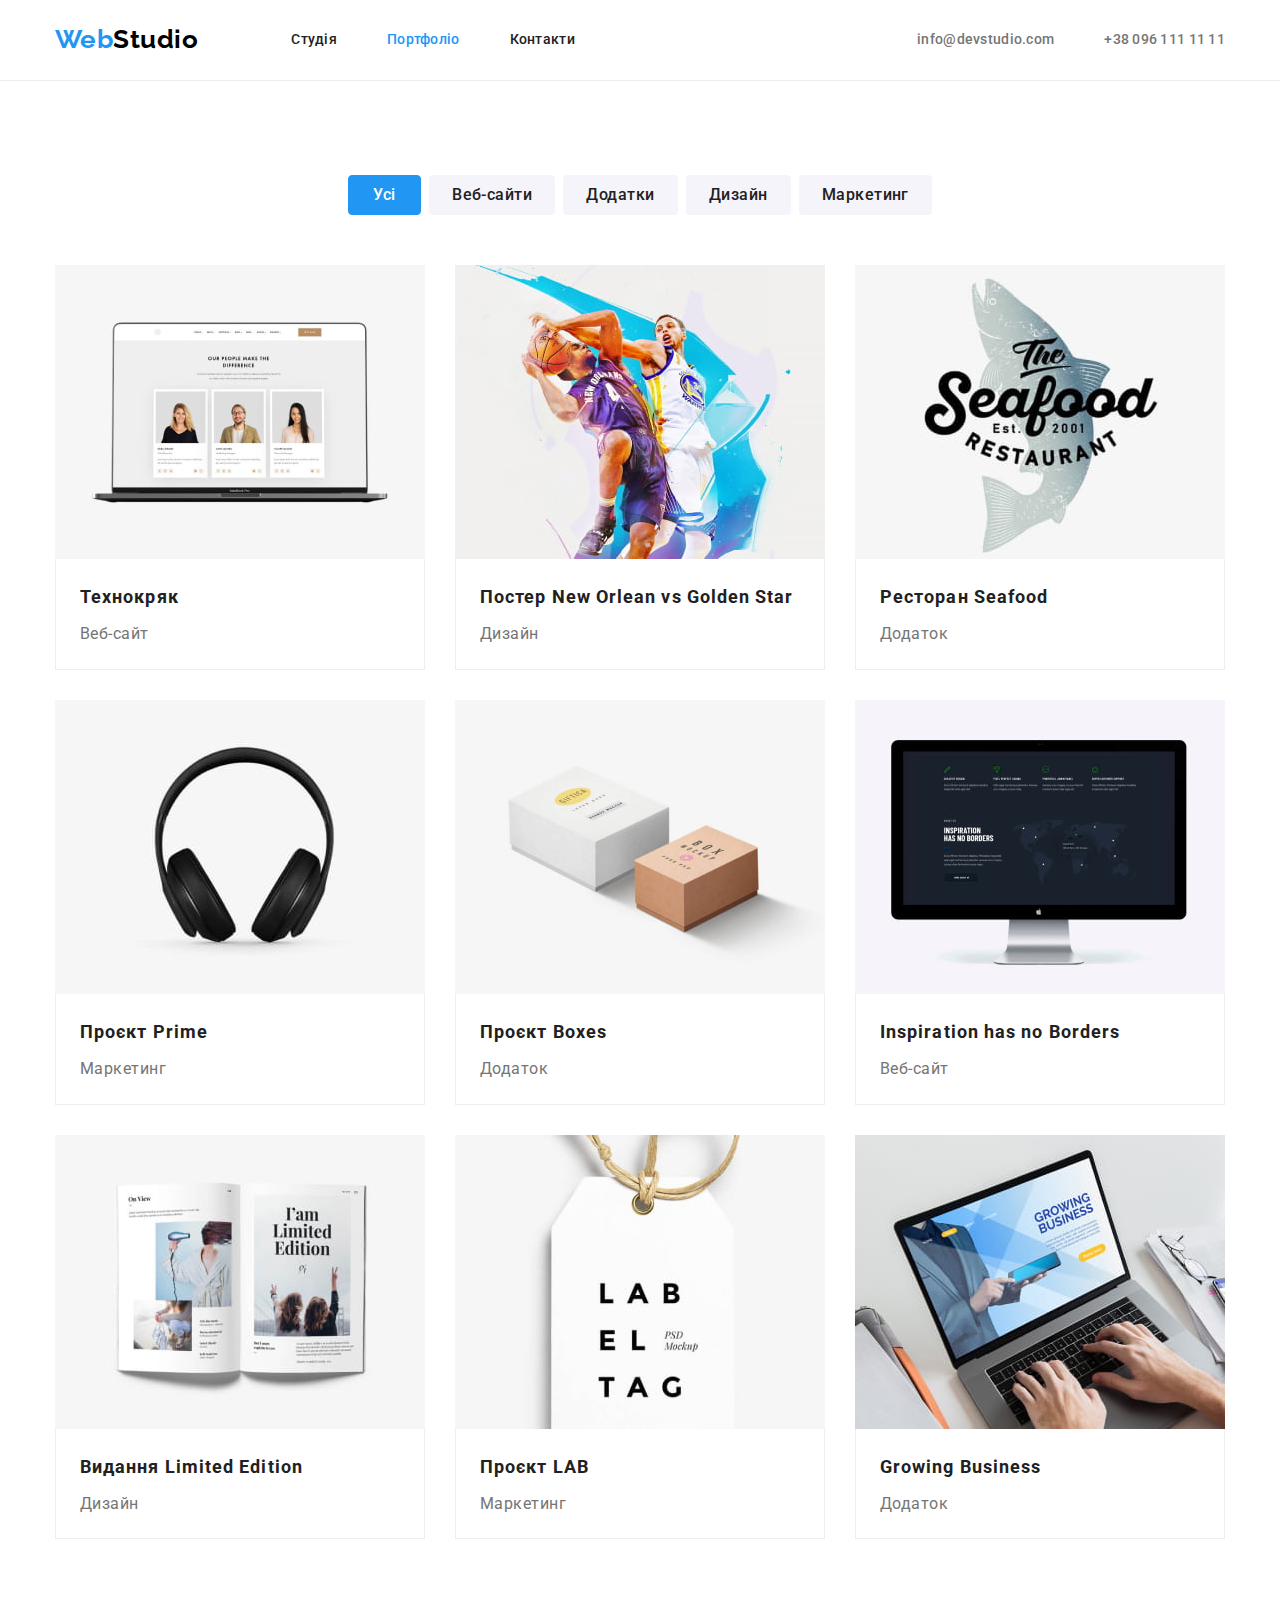
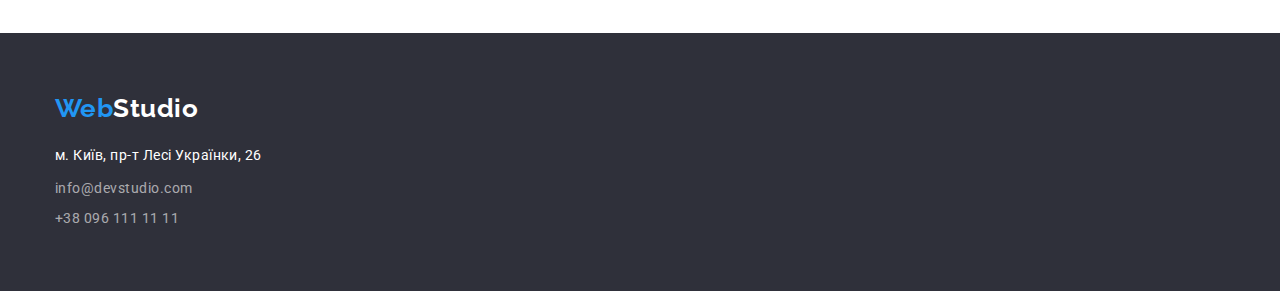
==== portfolio.html @ 04d8bd0a "goit-markup-hw-03" ====
<!DOCTYPE html>
<html lang="uk">
  <head>
    <meta charset="UTF-8" />
    <meta http-equiv="X-UA-Compatible" content="IE=edge" />
    <meta name="viewport" content="width=device-width, initial-scale=1.0" />
    <title>Студія</title>
    <link rel="preconnect" href="https://fonts.googleapis.com" />
    <link rel="preconnect" href="https://fonts.gstatic.com" crossorigin />
    <link
      href="https://fonts.googleapis.com/css2?family=Raleway:wght@700&family=Roboto:wght@400;500;700;900&display=swap"
      rel="stylesheet"
    />
    <link
      rel="stylesheet"
      href="https://cdnjs.cloudflare.com/ajax/libs/modern-normalize/1.1.0/modern-normalize.min.css"
    />
    <link rel="stylesheet" href="./css/styles.css" />
  </head>
  <body>
    <!-- Шапка -->
    <header class="header">
      <div class="container flex-header">
        <a href="./index.html" class="link logo"
          >Web<span class="logo-accent">Studio</span></a
        >
        <nav>
          <ul class="list site-nav">
            <li class="item">
              <a href="./index.html" class="link">Студія</a>
            </li>
            <li class="item">
              <a href="#" class="link current">Портфоліо</a>
            </li>
            <li class="item"><a href="#" class="link">Контакти</a></li>
          </ul>
        </nav>
        <ul class="list contacts">
          <li class="item">
            <a href="mailto:info@devstudio.com" class="link"
              >info@devstudio.com</a
            >
          </li>
          <li class="item">
            <a href="tel:+380961111111" class="link">+38 096 111 11 11</a>
          </li>
        </ul>
      </div>
    </header>

    <!-- Основна частина -->
    <main>
      <!-- Портфоліо -->
      <section class="portfolio section">
        <div class="container">
          <h1 class="visually-hidden">Портфоліо</h1>
          <ul class="list button-list">
            <li class="item">
              <button type="button" class="button portfolio-button current">
                Усі
              </button>
            </li>

            <li class="item">
              <button type="button" class="button portfolio-button">
                Веб-сайти
              </button>
            </li>

            <li class="item">
              <button type="button" class="button portfolio-button">
                Додатки
              </button>
            </li>

            <li class="item">
              <button type="button" class="button portfolio-button">
                Дизайн
              </button>
            </li>

            <li class="item">
              <button type="button" class="button portfolio-button">
                Маркетинг
              </button>
            </li>
          </ul>
          <ul class="list portfolio-list">
            <li class="item">
              <a href="#" class="link"
                ><img
                  src="./images/technocrack.jpg"
                  alt="Сторінка працівників компанії на екрані ноутбуку"
                  width="370"
                />
                <div class="card-content">
                  <h2 class="subtitle">Технокряк</h2>
                  <p class="text">Веб-сайт</p>
                </div>
              </a>
            </li>

            <li class="item">
              <a href="#" class="link"
                ><img
                  src="./images/new-orlean-vs-golden-star-poster.jpg"
                  alt="Два баскетболісти у дії"
                  width="370"
                />
                <div class="card-content">
                  <h2 class="subtitle">Постер New Orlean vs Golden Star</h2>
                  <p class="text">Дизайн</p>
                </div>
              </a>
            </li>

            <li class="item">
              <a href="#" class="link"
                ><img
                  src="./images/seafood-restaurant.jpg"
                  alt="Логотип реторану Seafood"
                  width="370"
                />
                <div class="card-content">
                  <h2 class="subtitle">Ресторан Seafood</h2>
                  <p class="text">Додаток</p>
                </div>
              </a>
            </li>

            <li class="item">
              <a href="#" class="link"
                ><img
                  src="./images/project-prime.jpg"
                  alt="Накладні навушники"
                  width="370"
                />
                <div class="card-content">
                  <h2 class="subtitle">Проєкт Prime</h2>
                  <p class="text">Маркетинг</p>
                </div>
              </a>
            </li>

            <li class="item">
              <a href="#" class="link"
                ><img
                  src="./images/project-boxes.jpg"
                  alt="Дві коробки. Одна біла і одна коричнева."
                  width="370"
                />
                <div class="card-content">
                  <h2 class="subtitle">Проєкт Boxes</h2>
                  <p class="text">Додаток</p>
                </div>
              </a>
            </li>

            <li class="item">
              <a href="#" class="link"
                ><img
                  src="./images/inspiration-has-no-borders.jpg"
                  alt="Сторінка сайту на моніторі комп'ютера"
                  width="370"
                />
                <div class="card-content">
                  <h2 class="subtitle">Inspiration has no Borders</h2>
                  <p class="text">Веб-сайт</p>
                </div>
              </a>
            </li>

            <li class="item">
              <a href="#" class="link"
                ><img
                  src="./images/limited-edition.jpg"
                  alt="Відкрита книга"
                  width="370"
                />
                <div class="card-content">
                  <h2 class="subtitle">Видання Limited Edition</h2>
                  <p class="text">Дизайн</p>
                </div>
              </a>
            </li>

            <li class="item">
              <a href="#" class="link"
                ><img src="./images/project-lab.jpg" alt="Бірка" width="370" />
                <div class="card-content">
                  <h2 class="subtitle">Проєкт LAB</h2>
                  <p class="text">Маркетинг</p>
                </div>
              </a>
            </li>

            <li class="item">
              <a href="#" class="link"
                ><img
                  src="./images/growing-business.jpg"
                  alt="Головна сторінка сайту на екрані ноутбуку"
                  width="370"
                />
                <div class="card-content">
                  <h2 class="subtitle">Growing Business</h2>
                  <p class="text">Додаток</p>
                </div>
              </a>
            </li>
          </ul>
        </div>
      </section>
    </main>

    <!-- Підвал -->
    <footer class="footer">
      <div class="container">
        <a href="./index.html" class="link logo"
          >Web<span class="logo-accent">Studio</span></a
        >
        <address>
          <ul class="list address">
            <li class="item">
              <a
                href="https://goo.gl/maps/h3TF1u6DC4w7aENq9"
                target="_blank"
                rel="noopener nofollow noreferrer"
                class="link map"
                >м. Київ, пр-т Лесі Українки, 26</a
              >
            </li>

            <li class="item">
              <a href="mailto:info@devstudio.com" class="link"
                >info@devstudio.com</a
              >
            </li>

            <li class="item">
              <a href="tel:+380961111111" class="link">+38 096 111 11 11</a>
            </li>
          </ul>
        </address>
      </div>
    </footer>
  </body>
</html>
---- css/styles.css ----
:root {
  --secondary-background-color: #f5f4fa;
  --extra-background-color: #2f303a;

  --primary-title-color: #212121;
  --primary-text-color: #757575;
  --secondary-text-color: rgba(255, 255, 255, 0.6);
  --accent-color: #2196f3;

  --primary-white-color: #ffffff;
  --primary-black-color: #000000;

  --header-border: #ececec;
  --card-border: #eeeeee;
  --card-shadow: 0px 1px 3px rgba(0, 0, 0, 0.12),
    0px 1px 1px rgba(0, 0, 0, 0.14), 0px 2px 1px rgba(0, 0, 0, 0.2);
}

/* Загальні стилі */
body {
  font-family: "Roboto", "Helvetica", "Arial", "Segoe UI", sans-serif;
  letter-spacing: 0.03em;

  color: var(--primary-text-color);
  background-color: var(--primary-white-color);
}

h1,
h2,
h3,
p {
  margin-top: 0;
  margin-bottom: 0;
}

.list {
  list-style: none;
  padding: 0;
  margin: 0;
}

.link {
  text-decoration: none;
}

img {
  display: block;
  max-width: 100%;
  height: auto;
}

.visually-hidden {
  position: absolute;
  white-space: nowrap;
  width: 1px;
  height: 1px;
  overflow: hidden;
  border: 0;
  padding: 0;
  clip: rect(0 0 0 0);
  clip-path: inset(50%);
  margin: -1px;
}

.container {
  margin-left: auto;
  margin-right: auto;
  width: 1200px;
  padding-left: 15px;
  padding-right: 15px;
}

.section {
  padding-top: 94px;
  padding-bottom: 94px;
}

.section.no-padding-top {
  padding-top: 0;
  padding-bottom: 94px;
}

.button {
  font-family: inherit;
  font-size: 16px;
  letter-spacing: inherit;
  text-align: center;

  color: var(--primary-title-color);
  background-color: var(--secondary-background-color);
  border: 1px solid transparent;
  border-radius: 4px;

  cursor: pointer;
}

/* Логотип */
.logo {
  font-family: "Raleway", "Helvetica", "Arial", "Segoe UI", sans-serif;
  font-weight: 700;
  font-size: 26px;
  line-height: 1.19;

  color: var(--accent-color);
}

.header .logo-accent {
  color: var(--primary-black-color);
}

.footer .logo-accent {
  color: var(--primary-white-color);
}

/* Шапка */
.header {
  border-bottom: 1px solid var(--header-border);
}

.flex-header {
  display: flex;
  align-items: center;
}

.header .logo,
.header .logo-accent {
  padding-top: 24px;
  padding-bottom: 25px;
}

.site-nav {
  display: flex;
  margin-left: 93px;
}

.site-nav .item + .item {
  margin-left: 50px;
}

.contacts {
  display: flex;
  margin-left: auto;
}

.contacts .item + .item {
  margin-left: 50px;
}

.site-nav .link,
.contacts .link {
  display: block;
  padding-top: 32px;
  padding-bottom: 32px;

  font-weight: 500;
  font-size: 14px;
  line-height: 1.14;
  letter-spacing: 0.02em;
}

.site-nav .link {
  color: var(--primary-title-color);
}

.contacts .link {
  color: inherit;
}

.site-nav .link:hover,
.site-nav .link:focus,
.contacts .link:hover,
.contacts .link:focus {
  color: var(--accent-color);
}

.link.current {
  color: var(--accent-color);
}

/* Унікальний контент головної сторінки */
/* Герой */
.hero {
  padding-top: 200px;
  padding-bottom: 200px;

  text-align: center;
  background-color: var(--extra-background-color);
}

.hero-title {
  display: block;
  max-width: 696px;
  margin-left: auto;
  margin-right: auto;
  margin-bottom: 30px;

  font-weight: 900;
  font-size: 44px;
  line-height: 1.36;
  letter-spacing: 0.06em;

  color: var(--primary-white-color);
}

.hero-button {
  min-width: 216px;
  padding-top: 10px;
  padding-bottom: 10px;
  padding-left: 32px;
  padding-right: 32px;

  font-weight: 700;
  line-height: 1.88;
  letter-spacing: 0.06em;

  color: var(--primary-white-color);
  background-color: var(--accent-color);
}

/* Особливості */
.flex-features {
  display: flex;
  margin-left: -30px;
}

.flex-features > .item {
  width: calc((100% - 3 * 30px) / 4);
  margin-left: 30px;
}

.features .subtitle {
  margin-bottom: 10px;

  font-size: 14px;
  line-height: 1.14;

  color: var(--primary-title-color);
}

.features .text {
  font-size: 14px;
  line-height: 1.71;
}

/* Чим ми займаємося */
.activities .title,
.team .title {
  margin-bottom: 50px;

  font-size: 36px;
  line-height: 1.17;
  text-align: center;

  color: var(--primary-title-color);
}

.flex-activities {
  display: flex;
  margin-left: -30px;
}

.flex-activities > .item {
  width: calc((100% - 2 * 30px) / 3);
  margin-left: 30px;
}

/* Наша команда */
.team {
  background-color: var(--secondary-background-color);
}

.flex-team {
  display: flex;
  margin-left: -30px;
}

.flex-team > .item {
  width: calc((100% - 3 * 30px) / 4);
  margin-left: 30px;

  background-color: var(--primary-white-color);
  box-shadow: var(--card-shadow);
  border-radius: 0px 0px 4px 4px;
}

.worker-description {
  padding-top: 30px;
  padding-bottom: 30px;

  text-align: center;
}
.team .subtitle,
.team .text {
  font-size: 16px;
  line-height: 1.19;
}

.team .subtitle {
  margin-bottom: 10px;

  font-weight: 500;
  color: var(--primary-title-color);
}

/* Футер */
.footer {
  padding-top: 60px;
  padding-bottom: 60px;

  background-color: var(--extra-background-color);
}

.footer .logo {
  display: inline-block;
  margin-bottom: 20px;
}

.address .item {
  max-width: 231px;
}

.address .item:first-child {
  margin-bottom: 9px;
}

.address .item:nth-child(2) {
  margin-bottom: 6px;
}

.address .link {
  display: block;

  font-style: normal;
  font-size: 14px;
  line-height: 1.71;

  color: var(--secondary-text-color);
}

.link.map {
  color: var(--primary-white-color);
}

.address .link:hover,
.address .link:focus {
  color: var(--accent-color);
}

/* Унікальний контент сторінки портфоліо */
.button-list {
  display: flex;
  justify-content: center;
  margin-bottom: 50px;
}

.portfolio-button {
  min-width: 73px;
  padding-top: 6px;
  padding-bottom: 6px;
  padding-left: 22px;
  padding-right: 22px;

  font-weight: 500;
  line-height: 1.63;
}

.button-list .item + .item {
  margin-left: 8px;
}

.portfolio-button:hover,
.portfolio-button:focus {
  color: var(--primary-white-color);
  background-color: var(--accent-color);
  border-color: var(--accent-color);
}

.portfolio-button.current {
  color: var(--primary-white-color);
  background-color: var(--accent-color);
  border-color: var(--accent-color);
}

/* Картки */

.portfolio-list {
  display: flex;
  flex-wrap: wrap;
  margin-left: -30px;
  margin-top: -30px;
}

.portfolio-list > .item {
  width: calc((1170px - 2 * 30px) / 3);
  margin-left: 30px;
  margin-top: 30px;
}

.card-content {
  padding-top: 20px;
  padding-bottom: 20px;
  padding-left: 24px;
  padding-right: 24px;

  background-color: var(--primary-white-color);

  border-bottom: 1px solid var(--card-border);
  border-left: 1px solid var(--card-border);
  border-right: 1px solid var(--card-border);
}

.portfolio .subtitle {
  margin-bottom: 4px;

  font-size: 18px;
  line-height: 2;
  letter-spacing: 0.06em;
  color: var(--primary-title-color);
}

.portfolio .text {
  font-size: 16px;
  line-height: 1.86;
  color: var(--primary-text-color);
}
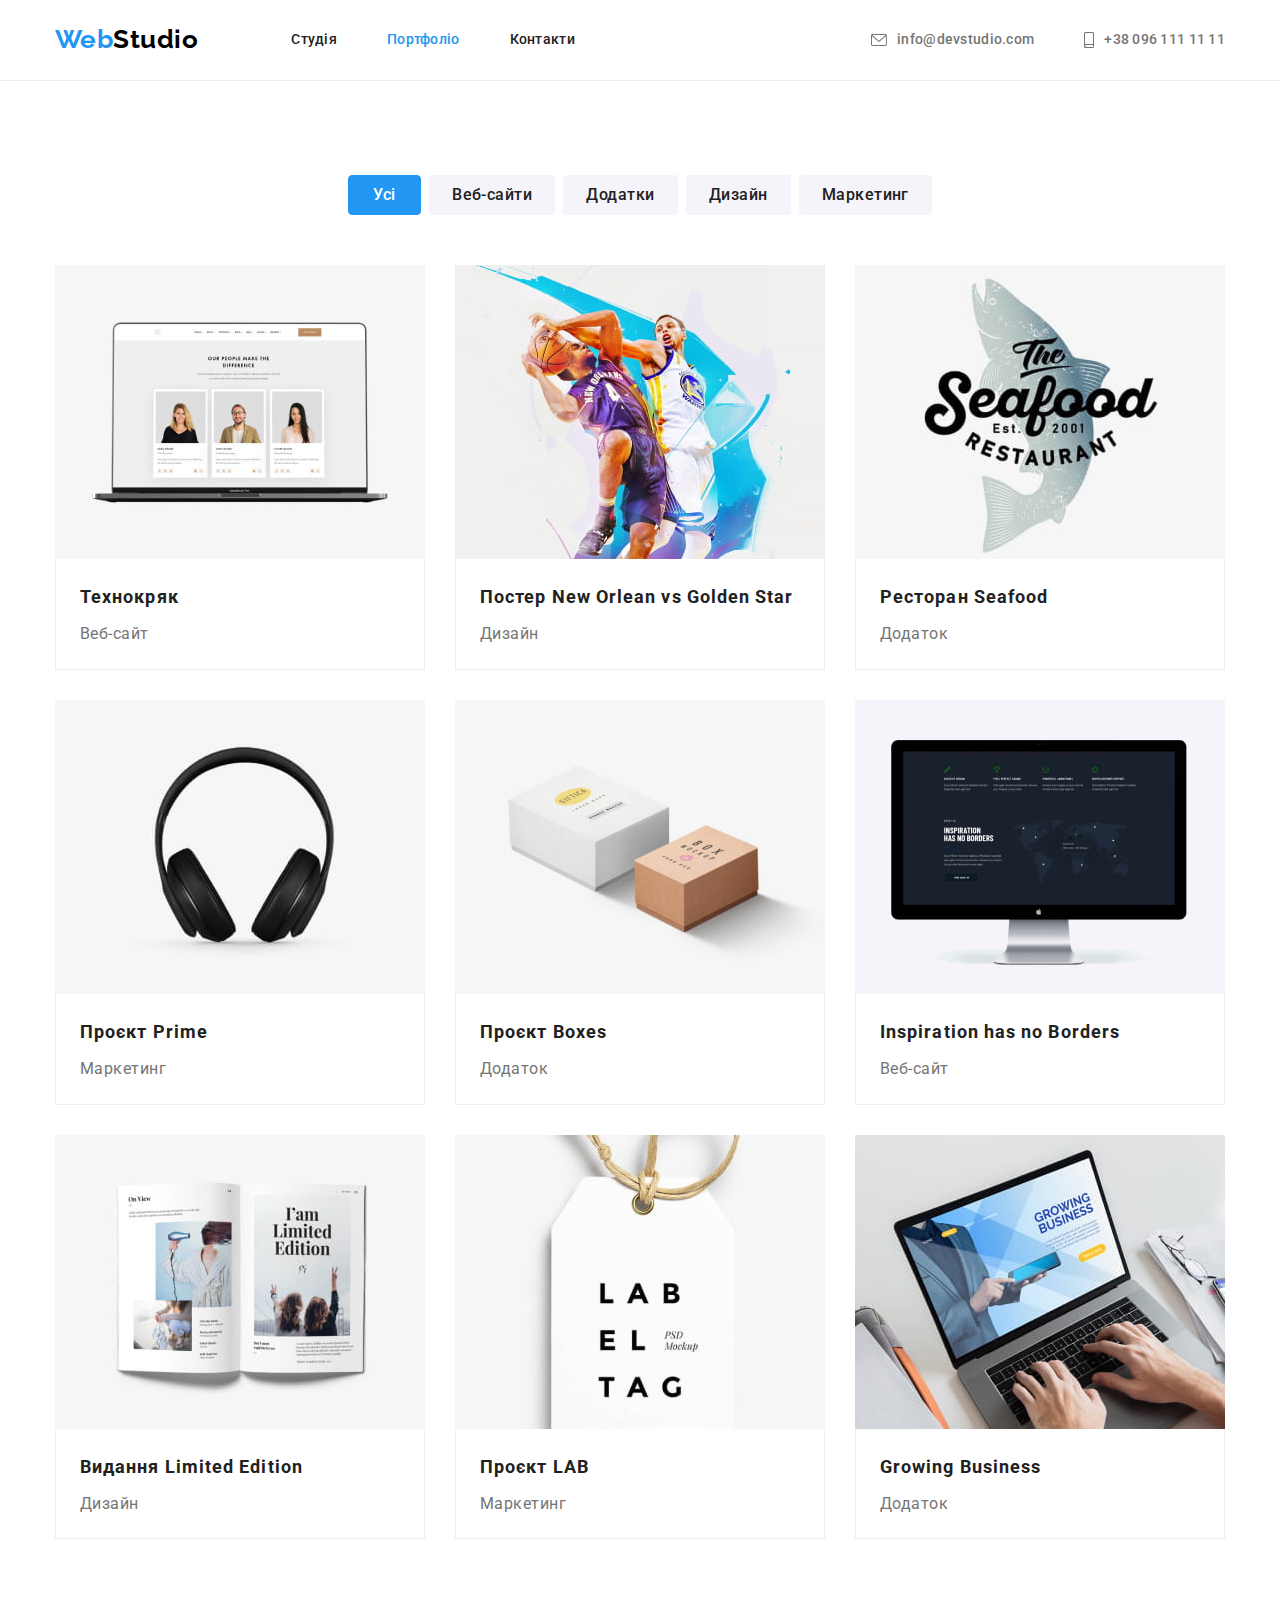
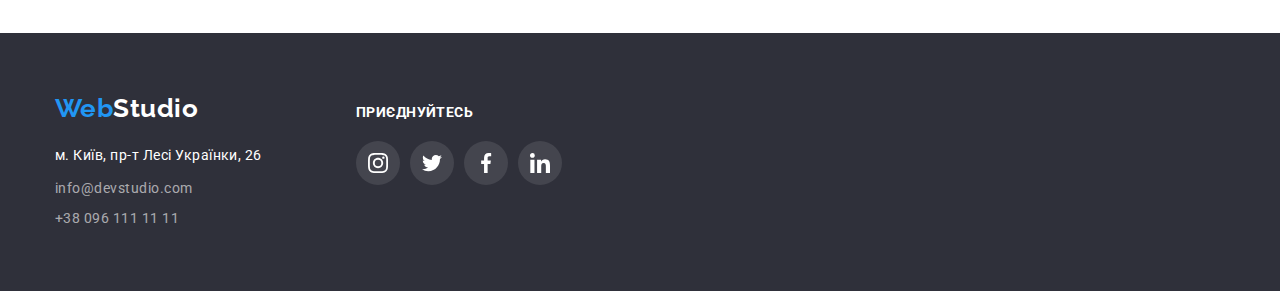
==== commit 52ca3ad9: "Додає оформлення сторінки Портфоліо" ====
--- a/portfolio.html
+++ b/portfolio.html
@@ -35,14 +35,23 @@
             <li class="item"><a href="#" class="link">Контакти</a></li>
           </ul>
         </nav>
+
         <ul class="list contacts">
           <li class="item">
-            <a href="mailto:info@devstudio.com" class="link"
-              >info@devstudio.com</a
+            <a href="mailto:info@devstudio.com" class="link">
+              <svg class="email-icon" width="16" height="12">
+                <use href="./images/icons.svg#email"></use>
+              </svg>
+              info@devstudio.com</a
             >
           </li>
           <li class="item">
-            <a href="tel:+380961111111" class="link">+38 096 111 11 11</a>
+            <a href="tel:+380961111111" class="link">
+              <svg class="phone-icon" width="10" height="16">
+                <use href="./images/icons.svg#phone"></use>
+              </svg>
+              +38 096 111 11 11</a
+            >
           </li>
         </ul>
       </div>
@@ -214,33 +223,76 @@
 
     <!-- Підвал -->
     <footer class="footer">
-      <div class="container">
-        <a href="./index.html" class="link logo"
-          >Web<span class="logo-accent">Studio</span></a
-        >
-        <address>
-          <ul class="list address">
-            <li class="item">
-              <a
-                href="https://goo.gl/maps/h3TF1u6DC4w7aENq9"
-                target="_blank"
-                rel="noopener nofollow noreferrer"
-                class="link map"
-                >м. Київ, пр-т Лесі Українки, 26</a
-              >
-            </li>
-
-            <li class="item">
-              <a href="mailto:info@devstudio.com" class="link"
-                >info@devstudio.com</a
-              >
-            </li>
-
-            <li class="item">
-              <a href="tel:+380961111111" class="link">+38 096 111 11 11</a>
-            </li>
-          </ul>
-        </address>
+      <div class="container flex-footer">
+        <div>
+          <a href="./index.html" class="link logo"
+            >Web<span class="logo-accent">Studio</span></a
+          >
+          <address>
+            <ul class="list address">
+              <li class="item">
+                <a
+                  href="https://goo.gl/maps/h3TF1u6DC4w7aENq9"
+                  target="_blank"
+                  rel="noopener nofollow noreferrer"
+                  class="link map"
+                  >м. Київ, пр-т Лесі Українки, 26</a
+                >
+              </li>
+
+              <li class="item">
+                <a href="mailto:info@devstudio.com" class="link"
+                  >info@devstudio.com</a
+                >
+              </li>
+
+              <li class="item">
+                <a href="tel:+380961111111" class="link">+38 096 111 11 11</a>
+              </li>
+            </ul>
+          </address>
+        </div>
+
+        <div class="join-in">
+          <p class="text">приєднуйтесь</p>
+          <ul class="list socials">
+            <li class="item">
+              <a href="#" class="link" aria-label="Інстаграм">
+                <svg class="socials-icon" width="20" height="20">
+                  <use href="./images/icons.svg#instagram"></use>
+                </svg>
+                <span class="visually-hidden">Інстаграм</span>
+              </a>
+            </li>
+
+            <li class="item">
+              <a href="#" class="link" aria-label="Твіттер">
+                <svg class="socials-icon" width="20" height="20">
+                  <use href="./images/icons.svg#twitter"></use>
+                </svg>
+                <span class="visually-hidden">Твіттер</span>
+              </a>
+            </li>
+
+            <li class="item">
+              <a href="#" class="link" aria-label="Фейсбук">
+                <svg class="socials-icon" width="20" height="20">
+                  <use href="./images/icons.svg#facebook"></use>
+                </svg>
+                <span class="visually-hidden">Фейсбук</span>
+              </a>
+            </li>
+
+            <li class="item">
+              <a href="#" class="link" aria-label="Лінкедін">
+                <svg class="socials-icon" width="20" height="20">
+                  <use href="./images/icons.svg#linkedin"></use>
+                </svg>
+                <span class="visually-hidden">Лінкедін</span>
+              </a>
+            </li>
+          </ul>
+        </div>
       </div>
     </footer>
   </body>
--- a/css/styles.css
+++ b/css/styles.css
@@ -12,8 +12,14 @@
 
   --header-border: #ececec;
   --card-border: #eeeeee;
-  --card-shadow: 0px 1px 3px rgba(0, 0, 0, 0.12),
+  --team-card-shadow: 0px 1px 3px rgba(0, 0, 0, 0.12),
     0px 1px 1px rgba(0, 0, 0, 0.14), 0px 2px 1px rgba(0, 0, 0, 0.2);
+  --portfolio-card-shadow: 0px 1px 1px rgba(0, 0, 0, 0.12),
+    0px 4px 4px rgba(0, 0, 0, 0.06), 1px 4px 6px rgba(0, 0, 0, 0.16);
+    --portfolio-button-shadow: 0px 3px 1px rgba(0, 0, 0, 0.1), 0px 1px 2px rgba(0, 0, 0, 0.08), 0px 2px 2px rgba(0, 0, 0, 0.12);
+
+  --icon-color: #afb1b8;
+  --icon-background-color: rgba(255, 255, 255, 0.1);
 }
 
 /* Загальні стилі */
@@ -148,7 +154,9 @@
 
 .site-nav .link,
 .contacts .link {
-  display: block;
+  display: inline-flex;
+  align-items: center;
+
   padding-top: 32px;
   padding-bottom: 32px;
 
@@ -177,14 +185,35 @@
   color: var(--accent-color);
 }
 
+.email-icon,
+.phone-icon {
+  margin-right: 10px;
+  fill: currentColor;
+}
+
 /* Унікальний контент головної сторінки */
 /* Герой */
 .hero {
   padding-top: 200px;
   padding-bottom: 200px;
 
+  max-width: 1600px;
+  height: 600px;
+  margin-left: auto;
+  margin-right: auto;
+
+  background-image: linear-gradient(
+      to right,
+      rgba(47, 48, 58, 0.4),
+      rgba(47, 48, 58, 0.4)
+    ),
+    url("../images/hero-background.jpg");
+  background-color: #c4c4c4;
+  background-repeat: no-repeat;
+  background-size: cover;
+  background-position: center;
+
   text-align: center;
-  background-color: var(--extra-background-color);
 }
 
 .hero-title {
@@ -224,8 +253,21 @@
 }
 
 .flex-features > .item {
-  width: calc((100% - 3 * 30px) / 4);
+  width: calc((100% - 4 * 30px) / 4);
   margin-left: 30px;
+}
+
+.features .icon-container {
+  max-width: 270px;
+  height: 120px;
+
+  padding-top: 25px;
+  padding-bottom: 25px;
+  padding-left: 100px;
+  padding-right: 100px;
+  margin-bottom: 30px;
+
+  background-color: var(--secondary-background-color);
 }
 
 .features .subtitle {
@@ -244,7 +286,8 @@
 
 /* Чим ми займаємося */
 .activities .title,
-.team .title {
+.team .title,
+.clients .title {
   margin-bottom: 50px;
 
   font-size: 36px;
@@ -260,7 +303,7 @@
 }
 
 .flex-activities > .item {
-  width: calc((100% - 2 * 30px) / 3);
+  width: calc((100% - 3 * 30px) / 3);
   margin-left: 30px;
 }
 
@@ -275,11 +318,11 @@
 }
 
 .flex-team > .item {
-  width: calc((100% - 3 * 30px) / 4);
+  width: calc((100% - 4 * 30px) / 4);
   margin-left: 30px;
 
   background-color: var(--primary-white-color);
-  box-shadow: var(--card-shadow);
+  box-shadow: var(--team-card-shadow);
   border-radius: 0px 0px 4px 4px;
 }
 
@@ -302,6 +345,77 @@
   color: var(--primary-title-color);
 }
 
+.team .text {
+  margin-bottom: 16px;
+}
+
+.worker-description .socials {
+  display: flex;
+  justify-content: center;
+}
+
+.worker-description .item + .item {
+  margin-left: 10px;
+}
+
+.worker-description .link {
+  display: inline-block;
+  width: 44px;
+  height: 44px;
+  border-radius: 50%;
+  padding: 12px;
+
+  color: var(--icon-color);
+  background-color: var(--primary-white-color);
+}
+
+.worker-description .link:hover,
+.worker-description .link:focus {
+  color: var(--primary-white-color);
+  background-color: var(--accent-color);
+}
+
+.worker-description .socials-icon {
+  fill: currentColor;
+}
+
+/* Постійні клієнти */
+.companies {
+  display: flex;
+  margin-left: -30px;
+}
+
+.companies .item {
+  width: calc((100% - 6 * 30px) / 6);
+  margin-left: 30px;
+}
+
+.companies .link {
+  display: inline-block;
+  width: 170px;
+  height: 92px;
+  padding-top: 16px;
+  padding-bottom: 16px;
+  padding-left: 32px;
+  padding-right: 32px;
+
+  border: 1px solid var(--icon-color);
+  border-radius: 4px;
+
+  color: var(--icon-color);
+  background-color: var(--primary-white-color);
+}
+
+.companies .link:hover,
+.companies .link:focus {
+  color: var(--accent-color);
+  border-color: var(--accent-color);
+}
+
+.companies-icon {
+  fill: currentColor;
+}
+
 /* Футер */
 .footer {
   padding-top: 60px;
@@ -310,13 +424,17 @@
   background-color: var(--extra-background-color);
 }
 
+.flex-footer {
+  display: flex;
+}
+
 .footer .logo {
   display: inline-block;
   margin-bottom: 20px;
 }
 
 .address .item {
-  max-width: 231px;
+  width: 231px;
 }
 
 .address .item:first-child {
@@ -328,7 +446,7 @@
 }
 
 .address .link {
-  display: block;
+  display: inline-block;
 
   font-style: normal;
   font-size: 14px;
@@ -344,6 +462,51 @@
 .address .link:hover,
 .address .link:focus {
   color: var(--accent-color);
+}
+
+.join-in {
+  margin-left: 70px;
+}
+
+.join-in .text {
+  padding-top: 12px;
+  margin-bottom: 20px;
+
+  font-weight: 700;
+  font-size: 14px;
+  line-height: 1.14;
+  letter-spacing: 0.03em;
+  text-transform: uppercase;
+
+  color: var(--primary-white-color);
+}
+
+.join-in .socials {
+  display: flex;
+}
+
+.join-in .item + .item {
+  margin-left: 10px;
+}
+
+.join-in .link {
+  display: inline-block;
+  width: 44px;
+  height: 44px;
+  border-radius: 50px;
+  padding: 12px;
+
+  color: var(--primary-white-color);
+  background-color: var(--icon-background-color);
+}
+
+.join-in .link:hover,
+.join-in .link:focus {
+  background-color: var(--accent-color);
+}
+
+.join-in .socials-icon {
+  fill: currentColor;
 }
 
 /* Унікальний контент сторінки портфоліо */
@@ -373,6 +536,7 @@
   color: var(--primary-white-color);
   background-color: var(--accent-color);
   border-color: var(--accent-color);
+  box-shadow: var(--portfolio-button-shadow);
 }
 
 .portfolio-button.current {
@@ -391,9 +555,13 @@
 }
 
 .portfolio-list > .item {
-  width: calc((1170px - 2 * 30px) / 3);
+  width: calc((100% - 3 * 30px) / 3);
   margin-left: 30px;
   margin-top: 30px;
+}
+
+.portfolio-list > .item:hover {
+  box-shadow: var(--portfolio-card-shadow);
 }
 
 .card-content {
